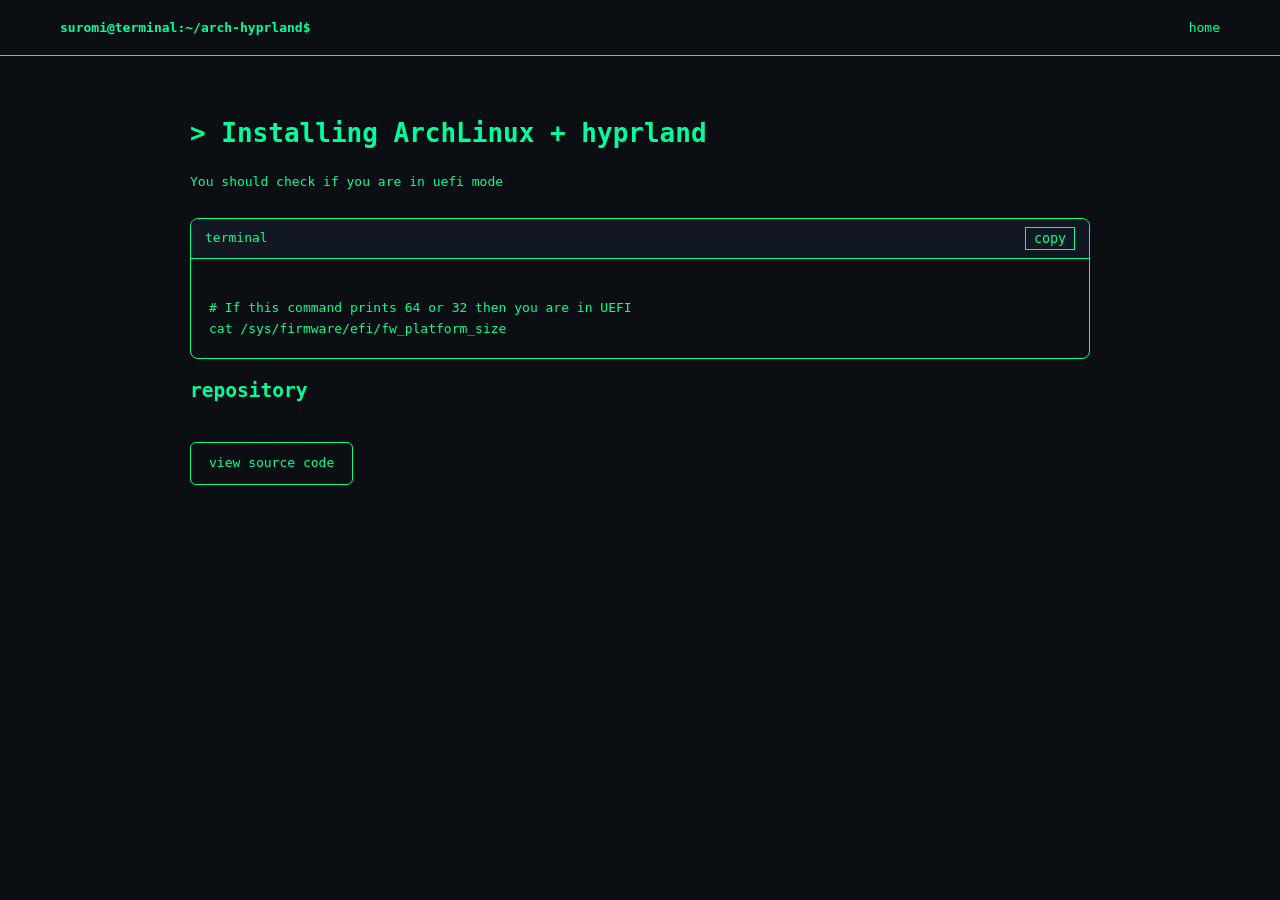
==== projects/ArchLinux_and_hyprland/index.html @ 9aa6d230 "ArchLinux_Installation V1" ====
<!DOCTYPE html>
<html>

<head>

<meta charset="UTF-8">
<title>Arch Linux Installation</title>

<link rel="stylesheet" href="../../style.css">

</head>

<body>

<nav class="navbar">

<div class="logo">suromi@terminal:~/arch-hyprland$</div>

<div class="menu">
<a href="../../index.html">home</a>
</div>

</nav>


<div class="project-page">

<h1>> Installing ArchLinux + hyprland</h1>

<p>
</p>

<p>
You should check if you are in uefi mode
</p>


<div class="terminal-code">
<div class="terminal-header">
<span>terminal</span>
<button class="copy-btn">copy</button>
</div>
<pre><code id="code1">
# If this command prints 64 or 32 then you are in UEFI
cat /sys/firmware/efi/fw_platform_size
</code></pre>
</div>


<h2>repository</h2>

<a class="github-btn" href="https://github.com/suromi-kiu">

view source code

</a>

</div>

<script src="script.js"></script>

</body>
</html>
---- style.css ----
body{

background:#0b0f14;
color:#00ff9c;

font-family:monospace;

margin:0;

}

/* NAVBAR */

.navbar{

display:flex;

justify-content:space-between;

padding:20px 60px;

border-bottom:1px solid #00ff9c;

background:#0b0f14;

}

.logo{

font-weight:bold;

}

.menu a{

margin-left:25px;

text-decoration:none;

color:#00ff9c;

}

.menu a:hover{

text-shadow:0 0 10px #00ff9c;

}

/* LAYOUT */

.container{

display:flex;

max-width:1400px;

margin:auto;

padding:40px;

}

/* SIDEBAR */

.sidebar{

width:260px;

margin-right:40px;

}

.profile{

width:120px;

height:120px;

border-radius:50%;

border:2px solid #00ff9c;

box-shadow:0 0 15px #00ff9c;

}

.bio{

margin-top:10px;

opacity:0.8;

}

.social a{

display:block;

margin-top:10px;

color:#00ff9c;

text-decoration:none;

}


/* CONTENT */

.content{

flex:1;

}

.post{

display:block;

border:1px solid #00ff9c;

padding:20px;

margin-top:25px;

background:rgba(0,255,156,0.03);

color:#00ff9c;

text-decoration:none;

transition:0.25s;

cursor:pointer;

}

.post:hover{

box-shadow:
0 0 10px #00ff9c,
0 0 25px #00ff9c;

transform:translateY(-4px);

background:rgba(0,255,156,0.08);

}
.tags span{

border:1px solid #00ff9c;

padding:3px 8px;

margin-right:8px;

font-size:12px;

}


/* CONTENT */

.project-page{
max-width:900px;
margin:auto;
padding:40px;
line-height:1.6;
}

.preview{
width:100%;
margin-top:20px;
border:1px solid #00ff9c;
border-radius:8px;
overflow:hidden;
box-shadow:0 10px 30px rgba(0,0,0,0.6);
}

.github-btn{
display:inline-block;
margin-top:20px;
padding:10px 18px;
border:1px solid #00ff9c;
color:#00ff9c;
text-decoration:none;
border-radius:6px;
transition:all 0.25s ease;
}

.github-btn:hover{

background:#00ff9c;
color:black;
box-shadow: 0 0 10px #00ff9c;

}


/* -----------------copy button and code blocks----------------- */

.terminal-code{

background:#0b0f14;

border:1px solid #00ff9c;

border-radius:8px;

margin-top:25px;

overflow:hidden;

}

.terminal-header{

display:flex;

justify-content:space-between;

align-items:center;

background:#111821;

padding:8px 14px;

font-size:13px;

border-bottom:1px solid #00ff9c;

}

.copy-btn{

background:transparent;

border:1px solid #00ff9c;

color:#00ff9c;

padding:3px 8px;

cursor:pointer;

font-family:monospace;

}

.copy-btn:hover{

background:#00ff9c;

color:black;

}

.terminal-code pre{

margin:0;

padding:18px;

color:#00ff9c;

font-family:monospace;

overflow-x:auto;

}

/* -------------PDF Viewer Style----------------*/

.linux-window{
    width:100%;
    max-width:1000px;
    margin:40px auto;
    border-radius:10px;
    overflow:hidden;
    box-shadow:0 15px 40px rgba(0,0,0,0.7);
    background:#0d1117;
}

/* header bar */

.window-header{
    display:flex;
    align-items:center;
    padding:10px 14px;
    background:#161b22;
    border-bottom:1px solid #30363d;
    font-family:monospace;
}

/* buttons */

.window-buttons{
    display:flex;
    gap:8px;
    margin-right:15px;
}

.btn{
    width:12px;
    height:12px;
    border-radius:50%;
}

.red{
    background:#ff5f56;
}

.yellow{
    background:#ffbd2e;
}

.green{
    background:#27c93f;
}

/* title */

.window-title{
    color:#8b949e;
    font-size:14px;
}

/* iframe */

.linux-window iframe{
    width:100%;
    height:700px;
    border:none;
    background:white;
}

.linux-window{
    transition:transform 0.2s ease;
}

.linux-window:hover{
    transform:translateY(-4px);
}

/*-----------------Image Style-------------------*/

/* container */

.preview-block{
    margin-top:30px;
}

/* linux window */

.image-window{
    border-radius:10px;
    overflow:hidden;
    box-shadow:0 15px 40px rgba(0,0,0,0.6);
}

/* top bar */

.window-bar{
    display:flex;
    align-items:center;
    background:#1f2933;
    padding:10px 14px;
    font-family:monospace;
}

/* buttons */

.window-buttons{
    display:flex;
    gap:8px;
    margin-right:14px;
}

.window-buttons span{
    width:12px;
    height:12px;
    border-radius:50%;
    display:inline-block;
}

.red{ background:#ff5f56; }
.yellow{ background:#ffbd2e; }
.green{ background:#27c93f; }

/* title */

.window-title{
    color:#c9d1d9;
    font-size:14px;
}

/* image preview */

.preview-img{
    width:100%;
    display:block;
    border-top:1px solid #00ff9c;
    cursor:pointer;
    transition:transform 0.25s ease, box-shadow 0.25s ease;
}

.preview-img:hover{
    transform:scale(1.02);
    box-shadow:0 10px 30px rgba(0,255,156,0.2);
}

/* fullscreen viewer */

#image-viewer{
    position:fixed;
    top:0;
    left:0;
    width:100%;
    height:100%;
    background:rgba(0,0,0,0.9);
    display:none;
    justify-content:center;
    align-items:center;
    z-index:999;
}

#fullscreen-img{
    max-width:90%;
    max-height:90%;
    border:2px solid #00ff9c;
    border-radius:10px;
}
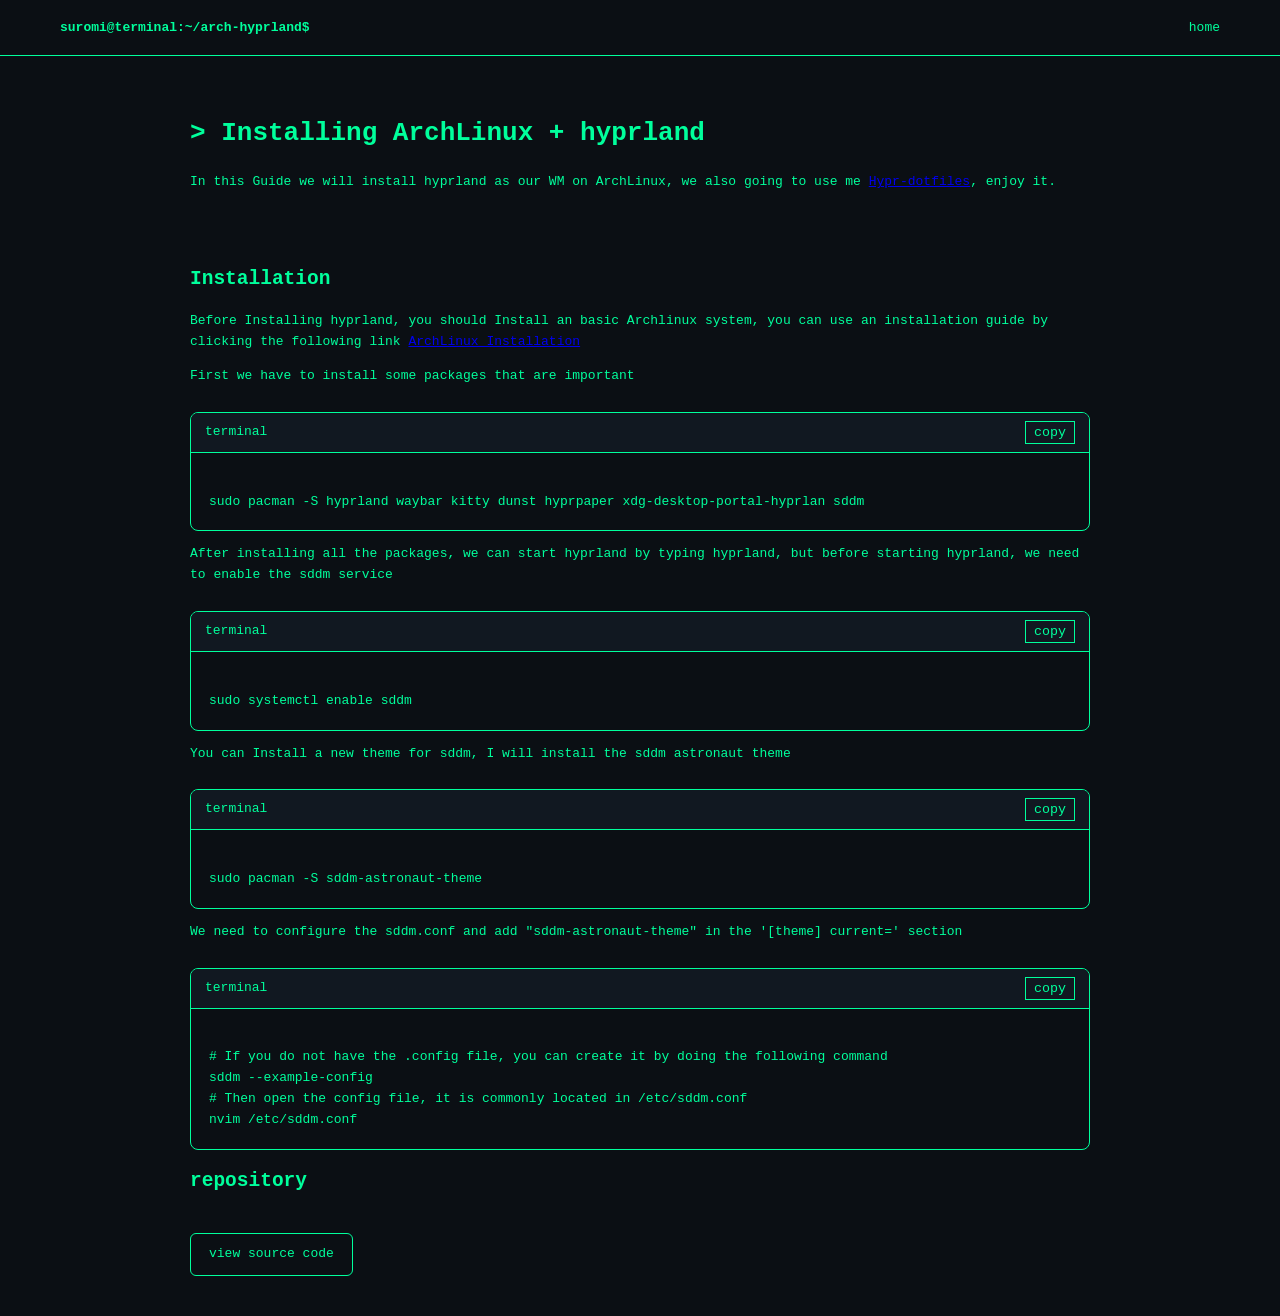
==== commit f1689a0f: "bandit_games V1" ====
--- a/projects/ArchLinux_and_hyprland/index.html
+++ b/projects/ArchLinux_and_hyprland/index.html
@@ -6,7 +6,7 @@
 <meta charset="UTF-8">
 <title>Arch Linux Installation</title>
 
-<link rel="stylesheet" href="../../style.css">
+<link rel="stylesheet" href="../../files/style.css">
 
 </head>
 
@@ -28,24 +28,62 @@
 <h1>> Installing ArchLinux + hyprland</h1>
 
 <p>
+In this Guide we will install hyprland as our WM on ArchLinux, we also going to use me <a href="https://github.com/suromi-kiu/Hypr-dotfiles">Hypr-dotfiles</a>, enjoy it.
+</p>
+<br><br>
+
+<h2>Installation</h2>
+
+<p>
+Before Installing hyprland, you should Install an basic Archlinux system, you can use an installation guide by clicking the following link <a href="../ArchLinux_Installation/index.html">ArchLinux_Installation</a>
 </p>
 
-<p>
-You should check if you are in uefi mode
-</p>
-
-
+<p>First we have to install some packages that are important</p>
 <div class="terminal-code">
 <div class="terminal-header">
 <span>terminal</span>
 <button class="copy-btn">copy</button>
 </div>
 <pre><code id="code1">
-# If this command prints 64 or 32 then you are in UEFI
-cat /sys/firmware/efi/fw_platform_size
+sudo pacman -S hyprland waybar kitty dunst hyprpaper xdg-desktop-portal-hyprlan sddm
 </code></pre>
 </div>
 
+<p>After installing all the packages, we can start hyprland by typing hyprland, but before starting hyprland, we need to enable the sddm service</p>
+<div class="terminal-code">
+<div class="terminal-header">
+<span>terminal</span>
+<button class="copy-btn">copy</button>
+</div>
+<pre><code id="code1">
+sudo systemctl enable sddm
+</code></pre>
+</div>
+
+<p>You can Install a new theme for sddm, I will install the sddm astronaut theme</p>
+<div class="terminal-code">
+<div class="terminal-header">
+<span>terminal</span>
+<button class="copy-btn">copy</button>
+</div>
+<pre><code id="code1">
+sudo pacman -S sddm-astronaut-theme
+</code></pre>
+</div>
+
+<p>We need to configure the sddm.conf and add "sddm-astronaut-theme" in the '[theme] current=' section</p>
+<div class="terminal-code">
+<div class="terminal-header">
+<span>terminal</span>
+<button class="copy-btn">copy</button>
+</div>
+<pre><code id="code1">
+# If you do not have the .config file, you can create it by doing the following command
+sddm --example-config
+# Then open the config file, it is commonly located in /etc/sddm.conf
+nvim /etc/sddm.conf
+</code></pre>
+</div>
 
 <h2>repository</h2>
 
@@ -57,7 +95,7 @@
 
 </div>
 
-<script src="script.js"></script>
+<script src="../../files/script.js"></script>
 
 </body>
 </html>
--- a/files/style.css
+++ b/files/style.css
@@ -0,0 +1,462 @@
+body{
+
+background:#0b0f14;
+color:#00ff9c;
+
+font-family:monospace;
+
+margin:0;
+
+}
+
+/* NAVBAR */
+
+.navbar{
+
+display:flex;
+
+justify-content:space-between;
+
+padding:20px 60px;
+
+border-bottom:1px solid #00ff9c;
+
+background:#0b0f14;
+
+}
+
+.logo{
+
+font-weight:bold;
+
+}
+
+.menu a{
+
+margin-left:25px;
+
+text-decoration:none;
+
+color:#00ff9c;
+
+}
+
+.menu a:hover{
+
+text-shadow:0 0 10px #00ff9c;
+
+}
+
+/* LAYOUT */
+
+.container{
+
+display:flex;
+
+max-width:1400px;
+
+margin:auto;
+
+padding:40px;
+
+}
+
+/* SIDEBAR */
+
+.sidebar{
+
+width:260px;
+
+margin-right:40px;
+
+}
+
+.profile{
+
+width:120px;
+
+height:120px;
+
+border-radius:50%;
+
+border:2px solid #00ff9c;
+
+box-shadow:0 0 15px #00ff9c;
+
+}
+
+.bio{
+
+margin-top:10px;
+
+opacity:0.8;
+
+}
+
+.social a{
+
+display:block;
+
+margin-top:10px;
+
+color:#00ff9c;
+
+text-decoration:none;
+
+}
+
+
+/* CONTENT */
+
+.content{
+
+flex:1;
+
+}
+
+.post{
+
+display:block;
+
+border:1px solid #00ff9c;
+
+padding:20px;
+
+margin-top:25px;
+
+background:rgba(0,255,156,0.03);
+
+color:#00ff9c;
+
+text-decoration:none;
+
+transition:0.25s;
+
+cursor:pointer;
+
+}
+
+.post:hover{
+
+box-shadow:
+0 0 10px #00ff9c,
+0 0 25px #00ff9c;
+
+transform:translateY(-4px);
+
+background:rgba(0,255,156,0.08);
+
+}
+.tags span{
+
+border:1px solid #00ff9c;
+
+padding:3px 8px;
+
+margin-right:8px;
+
+font-size:12px;
+
+}
+
+
+/* CONTENT */
+
+.project-page{
+max-width:900px;
+margin:auto;
+padding:40px;
+line-height:1.6;
+}
+
+.preview{
+width:100%;
+margin-top:20px;
+border:1px solid #00ff9c;
+border-radius:8px;
+overflow:hidden;
+box-shadow:0 10px 30px rgba(0,0,0,0.6);
+}
+
+.github-btn{
+display:inline-block;
+margin-top:20px;
+padding:10px 18px;
+border:1px solid #00ff9c;
+color:#00ff9c;
+text-decoration:none;
+border-radius:6px;
+transition:all 0.25s ease;
+}
+
+.github-btn:hover{
+
+background:#00ff9c;
+color:black;
+box-shadow: 0 0 10px #00ff9c;
+
+}
+
+
+/* -----------------copy button and code blocks----------------- */
+
+.terminal-code{
+
+background:#0b0f14;
+
+border:1px solid #00ff9c;
+
+border-radius:8px;
+
+margin-top:25px;
+
+overflow:hidden;
+
+}
+
+.terminal-header{
+
+display:flex;
+
+justify-content:space-between;
+
+align-items:center;
+
+background:#111821;
+
+padding:8px 14px;
+
+font-size:13px;
+
+border-bottom:1px solid #00ff9c;
+
+}
+
+.copy-btn{
+
+background:transparent;
+
+border:1px solid #00ff9c;
+
+color:#00ff9c;
+
+padding:3px 8px;
+
+cursor:pointer;
+
+font-family:monospace;
+
+}
+
+.copy-btn:hover{
+
+background:#00ff9c;
+
+color:black;
+
+}
+
+.terminal-code pre{
+
+margin:0;
+
+padding:18px;
+
+color:#00ff9c;
+
+font-family:monospace;
+
+overflow-x:auto;
+
+}
+
+/* -------------PDF Viewer Style----------------*/
+
+.linux-window{
+    width:100%;
+    max-width:1000px;
+    margin:40px auto;
+    border-radius:10px;
+    overflow:hidden;
+    box-shadow:0 15px 40px rgba(0,0,0,0.7);
+    background:#0d1117;
+}
+
+/* header bar */
+
+.window-header{
+    display:flex;
+    align-items:center;
+    padding:10px 14px;
+    background:#161b22;
+    border-bottom:1px solid #30363d;
+    font-family:monospace;
+}
+
+/* buttons */
+
+.window-buttons{
+    display:flex;
+    gap:8px;
+    margin-right:15px;
+}
+
+.btn{
+    width:12px;
+    height:12px;
+    border-radius:50%;
+}
+
+.red{
+    background:#ff5f56;
+}
+
+.yellow{
+    background:#ffbd2e;
+}
+
+.green{
+    background:#27c93f;
+}
+
+/* title */
+
+.window-title{
+    color:#8b949e;
+    font-size:14px;
+}
+
+/* iframe */
+
+.linux-window iframe{
+    width:100%;
+    height:700px;
+    border:none;
+    background:white;
+}
+
+.linux-window{
+    transition:transform 0.2s ease;
+}
+
+.linux-window:hover{
+    transform:translateY(-4px);
+}
+
+/*-----------------Image Style-------------------*/
+
+/* container */
+
+.preview-block{
+    margin-top:30px;
+}
+
+/* linux window */
+
+.image-window{
+    border-radius:10px;
+    overflow:hidden;
+    box-shadow:0 15px 40px rgba(0,0,0,0.6);
+}
+
+/* top bar */
+
+.window-bar{
+    display:flex;
+    align-items:center;
+    background:#1f2933;
+    padding:10px 14px;
+    font-family:monospace;
+}
+
+/* buttons */
+
+.window-buttons{
+    display:flex;
+    gap:8px;
+    margin-right:14px;
+}
+
+.window-buttons span{
+    width:12px;
+    height:12px;
+    border-radius:50%;
+    display:inline-block;
+}
+
+.red{ background:#ff5f56; }
+.yellow{ background:#ffbd2e; }
+.green{ background:#27c93f; }
+
+/* title */
+
+.window-title{
+    color:#c9d1d9;
+    font-size:14px;
+}
+
+/* image preview */
+
+.preview-img{
+    width:100%;
+    display:block;
+    border-top:1px solid #00ff9c;
+    cursor:pointer;
+    transition:transform 0.25s ease, box-shadow 0.25s ease;
+}
+
+.preview-img:hover{
+    transform:scale(1.02);
+    box-shadow:0 10px 30px rgba(0,255,156,0.2);
+}
+
+/* fullscreen viewer */
+
+#image-viewer{
+    position:fixed;
+    top:0;
+    left:0;
+    width:100%;
+    height:100%;
+    background:rgba(0,0,0,0.9);
+    display:none;
+    justify-content:center;
+    align-items:center;
+    z-index:999;
+}
+
+#fullscreen-img{
+    max-width:90%;
+    max-height:90%;
+    border:2px solid #00ff9c;
+    border-radius:10px;
+}
+
+/* Table Style */
+
+.hacker-table{
+    margin: 40px auto;
+    border-collapse: collapse;
+    width: 70%;
+    box-shadow: 0 0 15px #00ff00;
+}
+
+.hacker-table th,
+.hacker-table td{
+    border: 1px solid #00ff00;
+    padding: 12px;
+}
+
+.hacker-table th{
+    background: #001100;
+    text-shadow: 0 0 5px #00ff00;
+}
+
+.hacker-table tr:nth-child(even){
+    background: #000d00;
+}
+
+.hacker-table tr:hover{
+    background: #003300;
+    box-shadow: 0 0 10px #00ff00 inset;
+}
